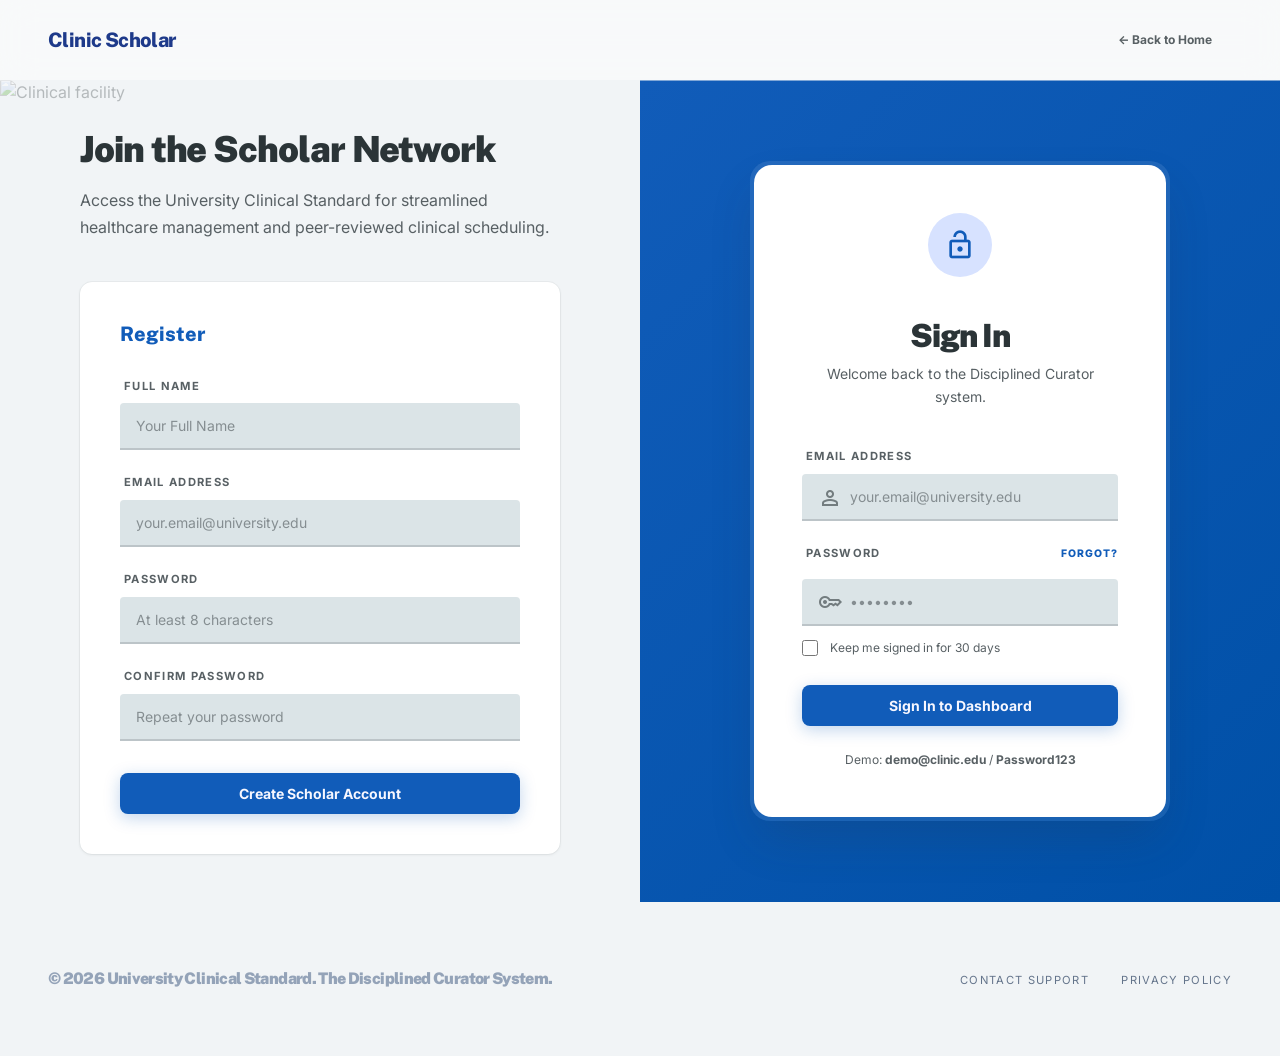
==== auth.html @ 8777d844 "first commit" ====
<!DOCTYPE html>
<html lang="en">
<head>
  <meta charset="UTF-8"/>
  <meta name="viewport" content="width=device-width, initial-scale=1.0"/>
  <meta name="description" content="Register or Login to Clinic Scholar — Access the University Clinical Standard appointment system."/>
  <title>Clinic Scholar | Login &amp; Register</title>

  <link rel="stylesheet" href="style.css"/>
  <link rel="stylesheet" href="https://fonts.googleapis.com/css2?family=Material+Symbols+Outlined:wght,FILL@100..700,0..1"/>
</head>
<body>

<!-- ══════════════════════════════════
     NAVIGATION
══════════════════════════════════ -->
<header class="navbar">
  <div class="navbar-inner">
    <a href="index.html" class="navbar-brand">Clinic Scholar</a>
    <div class="navbar-actions">
      <a href="index.html" class="btn btn-ghost btn-sm">&larr; Back to Home</a>
    </div>
  </div>
</header>

<!-- ══════════════════════════════════
     AUTH SPLIT LAYOUT
══════════════════════════════════ -->
<main style="padding-top:80px;">
  <div class="auth-wrapper">

    <!-- LEFT PANEL — Register Form -->
    <div class="auth-panel-left" id="register-section">
      <!-- Background image overlay -->
      <div class="overlay-image">
        <img src="https://images.unsplash.com/photo-1519494026892-80bbd2d6fd0d?w=800&q=80" alt="Clinical facility"/>
      </div>

      <!-- Register Card -->
      <div style="position:relative; z-index:1; width:100%; max-width:480px;">
        <div style="margin-bottom:2.5rem;">
          <h1 style="font-size:2.25rem; font-weight:900; letter-spacing:-0.03em; margin-bottom:1rem;">Join the Scholar Network</h1>
          <p style="color:var(--on-surface-variant); line-height:1.7;">Access the University Clinical Standard for streamlined healthcare management and peer-reviewed clinical scheduling.</p>
        </div>

        <!-- Server-Side Error Display (populated via URL param by PHP, shown via JS) -->
        <div id="register-error-box" class="form-error-box" style="display:none;">
          <p>Please fix the following errors:</p>
          <ul id="register-error-list"></ul>
        </div>

        <!-- REGISTER FORM -->
        <div style="background:var(--surface-container-lowest); padding:2.5rem; border-radius:0.75rem; box-shadow:var(--shadow-card); outline:1px solid rgba(171,179,183,0.15);">
          <h2 style="font-family:var(--font-headline); font-size:1.25rem; font-weight:800; margin-bottom:2rem; color:var(--primary);">Register</h2>

          <form id="registerForm" action="register.php" method="POST" novalidate>
            <input type="hidden" name="action" value="register"/>

            <div class="form-group" style="margin-bottom:1.5rem;">
              <label class="form-label" for="reg-name">Full Name</label>
              <input id="reg-name" class="form-input" name="full_name" type="text"
                     placeholder="Your Full Name" autocomplete="name"/>
            </div>

            <div class="form-group" style="margin-bottom:1.5rem;">
              <label class="form-label" for="reg-email">Email Address</label>
              <input id="reg-email" class="form-input" name="email" type="email"
                     placeholder="your.email@university.edu" autocomplete="email"/>
            </div>

            <div class="form-group" style="margin-bottom:1.5rem;">
              <label class="form-label" for="reg-pass">Password</label>
              <input id="reg-pass" class="form-input" name="password" type="password"
                     placeholder="At least 8 characters" autocomplete="new-password"/>
            </div>

            <div class="form-group" style="margin-bottom:2rem;">
              <label class="form-label" for="reg-confirm">Confirm Password</label>
              <input id="reg-confirm" class="form-input" name="confirm_password" type="password"
                     placeholder="Repeat your password" autocomplete="new-password"/>
            </div>

            <button type="submit" class="btn btn-primary btn-full">
              Create Scholar Account
            </button>
          </form>
        </div>
      </div>
    </div><!-- /auth-panel-left -->

    <!-- RIGHT PANEL — Login Form -->
    <div class="auth-panel-right" id="login-section">
      <div style="width:100%; max-width:420px; background:rgba(255,255,255,0.09); backdrop-filter:blur(20px); padding:4px; border-radius:1.25rem; box-shadow:var(--shadow-modal);">
        <div style="background:var(--surface-container-lowest); padding:3rem; border-radius:1.125rem;">

          <!-- Icon -->
          <div style="display:flex; justify-content:center; margin-bottom:2.5rem;">
            <div style="width:4rem; height:4rem; border-radius:50%; background:var(--primary-container); display:flex; align-items:center; justify-content:center;">
              <span class="material-symbols-outlined" style="color:var(--primary); font-size:2rem;">lock_open</span>
            </div>
          </div>

          <div style="text-align:center; margin-bottom:2.5rem;">
            <h2 style="font-family:var(--font-headline); font-size:2rem; font-weight:900; letter-spacing:-0.04em; margin-bottom:0.5rem;">Sign In</h2>
            <p style="color:var(--on-surface-variant); font-size:0.875rem;">Welcome back to the Disciplined Curator system.</p>
          </div>

          <!-- Login error box (JS-populated) -->
          <div id="login-error-box" class="form-error-box" style="display:none;">
            <ul id="login-error-list"></ul>
          </div>

          <!-- LOGIN FORM -->
          <form id="loginForm" action="login.php" method="POST" novalidate>
            <input type="hidden" name="action" value="login"/>

            <div class="form-group" style="margin-bottom:1.5rem;">
              <label class="form-label" for="login-email">Email Address</label>
              <div class="input-icon-wrapper">
                <span class="material-symbols-outlined input-icon">person</span>
                <input id="login-email" class="form-input with-icon" name="email" type="email"
                       placeholder="your.email@university.edu" autocomplete="email"/>
              </div>
            </div>

            <div class="form-group" style="margin-bottom:0.75rem;">
              <div style="display:flex; justify-content:space-between; align-items:center; margin-bottom:0.5rem;">
                <label class="form-label" for="login-pass">Password</label>
                <a href="#" style="font-size:0.65rem; font-weight:800; color:var(--primary); text-transform:uppercase; letter-spacing:0.1em;">Forgot?</a>
              </div>
              <div class="input-icon-wrapper">
                <span class="material-symbols-outlined input-icon">key</span>
                <input id="login-pass" class="form-input with-icon" name="password" type="password"
                       placeholder="••••••••" autocomplete="current-password"/>
              </div>
            </div>

            <div style="display:flex; align-items:center; gap:0.75rem; margin-bottom:1.75rem;">
              <input type="checkbox" id="remember" name="remember"
                     style="width:1rem; height:1rem; accent-color:var(--primary);"/>
              <label for="remember" style="font-size:0.75rem; color:var(--on-surface-variant); cursor:pointer;">
                Keep me signed in for 30 days
              </label>
            </div>

            <button type="submit" class="btn btn-primary btn-full">
              Sign In to Dashboard
            </button>
          </form>

          <!-- Demo credentials hint -->
          <p style="text-align:center; font-size:0.75rem; color:var(--on-surface-variant); margin-top:1.5rem;">
            Demo: <strong>demo@clinic.edu</strong> / <strong>Password123</strong>
          </p>

          <!-- Mobile: Register link -->
          <div style="margin-top:2rem; padding-top:2rem; border-top:1px solid var(--surface-container); display:none;" id="mobile-register-link">
            <p style="text-align:center; font-size:0.75rem; color:var(--on-surface-variant); margin-bottom:1rem;">Don't have an account?</p>
            <a href="#register-section" class="btn btn-secondary btn-full btn-sm" style="text-align:center; justify-content:center;">
              Register Now
            </a>
          </div>

        </div>
      </div>
    </div><!-- /auth-panel-right -->

  </div>
</main>

<!-- ══════════════════════════════════
     FOOTER
══════════════════════════════════ -->
<footer class="site-footer">
  <div class="container">
    <div class="footer-brand" style="font-size:1rem;">
      &copy; 2026 University Clinical Standard. The Disciplined Curator System.
    </div>
    <ul class="footer-links">
      <li><a href="#">Contact Support</a></li>
      <li><a href="#">Privacy Policy</a></li>
    </ul>
  </div>
</footer>

<!-- Page-specific JavaScript -->
<script src="auth.js"></script>

</body>
</html>
---- style.css ----
/* ============================================================
   style.css — Clinic Scholar Design System
   DS362 Web Programming Project
   ============================================================ */

/* ── Google Fonts ─────────────────────────────────────────── */
@import url('https://fonts.googleapis.com/css2?family=Public+Sans:wght@400;600;700;800;900&family=Inter:wght@300;400;500;600;700&display=swap');
@import url('https://fonts.googleapis.com/css2?family=Material+Symbols+Outlined:wght,FILL@100..700,0..1&display=swap');

/* ── CSS Custom Properties (Design Tokens) ────────────────── */
:root {
    /* Primary */
    --primary:                  #115cb9;
    --primary-dim:              #0050a7;
    --primary-container:        #d7e2ff;
    --primary-fixed-dim:        #c2d5ff;
    --on-primary:               #f7f7ff;
    --on-primary-container:     #004fa6;

    /* Surface Tiers */
    --surface:                  #f8f9fa;
    --surface-bright:           #f8f9fa;
    --surface-dim:              #d1dce0;
    --surface-container-lowest: #ffffff;
    --surface-container-low:    #f1f4f6;
    --surface-container:        #eaeff1;
    --surface-container-high:   #e3e9ec;
    --surface-container-highest:#dbe4e7;

    /* On-Surface */
    --on-surface:               #2b3437;
    --on-surface-variant:       #586064;
    --on-background:            #2b3437;

    /* Secondary */
    --secondary:                #5d5f65;
    --secondary-container:      #e2e2e9;
    --secondary-fixed:          #e2e2e9;
    --on-secondary-container:   #505157;

    /* Tertiary */
    --tertiary:                 #5e5c78;
    --tertiary-container:       #d5d1f2;
    --on-tertiary-container:    #484661;

    /* Outline */
    --outline:                  #737c7f;
    --outline-variant:          #abb3b7;

    /* Error */
    --error:                    #9f403d;
    --error-container:          #fe8983;

    /* Typography */
    --font-headline: 'Public Sans', sans-serif;
    --font-body:     'Inter', sans-serif;

    /* Spacing */
    --radius-sm:   0.125rem;
    --radius-md:   0.25rem;
    --radius-lg:   0.5rem;
    --radius-xl:   0.75rem;
    --radius-2xl:  1rem;
    --radius-3xl:  1.5rem;
    --radius-4xl:  2rem;

    /* Shadows */
    --shadow-card:    0 1px 3px rgba(43,52,55,0.08);
    --shadow-elevated:0 12px 32px -4px rgba(43,52,55,0.10);
    --shadow-modal:   0 24px 48px -8px rgba(43,52,55,0.18);
}

/* ── Reset & Base ─────────────────────────────────────────── */
*, *::before, *::after { box-sizing: border-box; margin: 0; padding: 0; }

html { scroll-behavior: smooth; }

body {
    font-family: var(--font-body);
    background-color: var(--surface);
    color: var(--on-surface);
    line-height: 1.6;
    -webkit-font-smoothing: antialiased;
}

h1, h2, h3, h4, h5, h6 {
    font-family: var(--font-headline);
    line-height: 1.2;
    color: var(--on-surface);
}

a { text-decoration: none; color: inherit; }
img { max-width: 100%; display: block; }
button { cursor: pointer; font-family: var(--font-body); }
input, select, textarea { font-family: var(--font-body); }

/* ── Material Symbols ─────────────────────────────────────── */
.material-symbols-outlined {
    font-variation-settings: 'FILL' 0, 'wght' 400, 'GRAD' 0, 'opsz' 24;
    vertical-align: middle;
    font-size: 1.25rem;
}

/* ── Layout ───────────────────────────────────────────────── */
.container {
    width: 100%;
    max-width: 1440px;
    margin: 0 auto;
    padding: 0 3rem;
}

@media (max-width: 768px) {
    .container { padding: 0 1.5rem; }
}

/* ── Navigation ───────────────────────────────────────────── */
.navbar {
    position: fixed;
    top: 0;
    width: 100%;
    z-index: 50;
    background-color: rgba(248,249,250,0.85);
    backdrop-filter: blur(16px);
    -webkit-backdrop-filter: blur(16px);
    box-shadow: 0 1px 0 rgba(241,244,246,0.5);
}

.navbar-inner {
    display: flex;
    justify-content: space-between;
    align-items: center;
    height: 80px;
    max-width: 1440px;
    margin: 0 auto;
    padding: 0 3rem;
}

@media (max-width: 768px) {
    .navbar-inner { padding: 0 1.5rem; }
}

.navbar-brand {
    font-family: var(--font-headline);
    font-size: 1.25rem;
    font-weight: 800;
    letter-spacing: -0.03em;
    color: #1e3a8a;
    text-decoration: none;
}

.navbar-nav {
    display: flex;
    align-items: center;
    gap: 2rem;
    list-style: none;
}

@media (max-width: 768px) {
    .navbar-nav { display: none; }
}

.nav-link {
    font-family: var(--font-headline);
    font-size: 0.875rem;
    font-weight: 500;
    color: #475569;
    text-decoration: none;
    letter-spacing: -0.01em;
    transition: color 0.15s;
}

.nav-link:hover { color: #3b82f6; }

.nav-link.active {
    color: #1d4ed8;
    font-weight: 700;
    border-bottom: 2px solid #1d4ed8;
    padding-bottom: 4px;
}

.navbar-actions {
    display: flex;
    align-items: center;
    gap: 1rem;
}

/* ── Buttons ──────────────────────────────────────────────── */
.btn {
    display: inline-flex;
    align-items: center;
    justify-content: center;
    gap: 0.5rem;
    font-family: var(--font-body);
    font-weight: 700;
    font-size: 0.875rem;
    padding: 0.75rem 1.75rem;
    border-radius: var(--radius-lg);
    border: none;
    cursor: pointer;
    text-decoration: none;
    transition: opacity 0.15s, transform 0.1s, background-color 0.15s;
    white-space: nowrap;
}

.btn:active { transform: scale(0.96); }

.btn-primary {
    background: var(--primary);
    color: var(--on-primary);
    box-shadow: 0 4px 16px rgba(17,92,185,0.25);
}
.btn-primary:hover { opacity: 0.9; }

.btn-secondary {
    background: var(--secondary-container);
    color: var(--on-secondary-container);
}
.btn-secondary:hover { background: var(--surface-container-high); }

.btn-ghost {
    background: transparent;
    color: var(--on-surface-variant);
}
.btn-ghost:hover { color: var(--primary); }

.btn-outline {
    background: transparent;
    color: var(--on-surface);
    border: 1px solid rgba(171,179,183,0.4);
}
.btn-outline:hover { background: var(--surface-container); }

.btn-danger {
    background: #dc2626;
    color: #ffffff;
}
.btn-danger:hover { background: #b91c1c; }

.btn-sm { padding: 0.5rem 1.25rem; font-size: 0.75rem; }
.btn-lg { padding: 1rem 2.25rem; font-size: 1rem; }
.btn-full { width: 100%; }

/* ── Form Inputs ──────────────────────────────────────────── */
.form-group { display: flex; flex-direction: column; gap: 0.5rem; }

.form-label {
    font-size: 0.7rem;
    font-weight: 700;
    text-transform: uppercase;
    letter-spacing: 0.12em;
    color: var(--on-surface-variant);
    margin-left: 4px;
}

.form-input {
    width: 100%;
    background-color: var(--surface-container-highest);
    border: none;
    border-bottom: 2px solid rgba(115,124,127,0.3);
    border-radius: var(--radius-md) var(--radius-md) 0 0;
    padding: 0.875rem 1rem;
    font-family: var(--font-body);
    font-size: 0.875rem;
    color: var(--on-surface);
    transition: border-color 0.15s, background-color 0.15s;
    outline: none;
}

.form-input:focus {
    border-bottom-color: var(--primary);
    background-color: var(--surface-container-lowest);
}

.form-input::placeholder { color: var(--on-surface-variant); opacity: 0.65; }

.form-input.with-icon { padding-left: 3rem; }

.input-icon-wrapper { position: relative; }
.input-icon {
    position: absolute;
    left: 1rem;
    top: 50%;
    transform: translateY(-50%);
    color: var(--outline);
    pointer-events: none;
}

select.form-input option { background: #fff; color: var(--on-surface); }

textarea.form-input { resize: none; border-radius: var(--radius-md) var(--radius-md) 0 0; }

/* Error state */
.form-error-box {
    background: #fef2f2;
    border: 1px solid #fecaca;
    border-radius: var(--radius-lg);
    padding: 1rem 1.25rem;
    margin-bottom: 1.5rem;
}
.form-error-box p {
    font-size: 0.875rem;
    font-weight: 700;
    color: #b91c1c;
    margin-bottom: 0.5rem;
}
.form-error-box ul {
    list-style: disc;
    list-style-position: inside;
    font-size: 0.875rem;
    color: #dc2626;
}
.form-error-box ul li { margin-top: 0.25rem; }

/* ── Cards ────────────────────────────────────────────────── */
.card {
    background: var(--surface-container-lowest);
    border-radius: var(--radius-4xl);
    box-shadow: var(--shadow-card);
}

.card-sm {
    background: var(--surface-container-lowest);
    border-radius: var(--radius-xl);
    box-shadow: var(--shadow-card);
}

/* Doctor Card */
.doctor-card {
    background: var(--surface-container-lowest);
    border-radius: var(--radius-xl);
    overflow: hidden;
    box-shadow: var(--shadow-card);
    display: flex;
    flex-direction: column;
    transition: transform 0.15s ease, box-shadow 0.15s ease;
}

.doctor-card:hover {
    transform: translateY(-4px);
    box-shadow: var(--shadow-elevated);
}

.doctor-card .card-img { height: 16rem; overflow: hidden; position: relative; }
.doctor-card .card-img img {
    width: 100%; height: 100%; object-fit: cover;
    transition: transform 0.5s ease;
}
.doctor-card:hover .card-img img { transform: scale(1.05); }
.doctor-card .card-body { padding: 2rem; flex: 1; display: flex; flex-direction: column; }

/* Bento Cards */
.bento-card { border-radius: var(--radius-4xl); padding: 2.5rem; }

/* ── Gradient & Glass ─────────────────────────────────────── */
.hero-gradient {
    background: linear-gradient(135deg, var(--primary) 0%, var(--primary-dim) 100%);
}

.glass {
    background: rgba(248,249,250,0.8);
    backdrop-filter: blur(16px);
    -webkit-backdrop-filter: blur(16px);
}

/* ── Status Pillars (Appointment Table) ───────────────────── */
.status-pill {
    display: inline-flex;
    align-items: center;
    gap: 0.5rem;
}
.status-bar {
    width: 6px; height: 1rem;
    border-radius: 999px;
    flex-shrink: 0;
}
.status-bar.confirmed { background: var(--primary); }
.status-bar.pending   { background: var(--tertiary); }
.status-bar.completed { background: var(--outline); }
.status-bar.cancelled { background: var(--error); }

.status-text { font-size: 0.75rem; font-weight: 700; }
.status-text.confirmed { color: var(--primary); }
.status-text.pending   { color: var(--tertiary); }
.status-text.completed { color: var(--on-surface-variant); }
.status-text.cancelled { color: var(--error); }

/* ── Chips / Filter Tabs ──────────────────────────────────── */
.chip {
    display: inline-flex; align-items: center;
    padding: 0.375rem 1rem;
    border-radius: 999px;
    font-size: 0.75rem; font-weight: 700;
    cursor: pointer; border: none;
    transition: all 0.15s;
    font-family: var(--font-body);
}
.chip-default {
    background: var(--secondary-fixed);
    color: var(--on-secondary-container);
}
.chip-default:hover { background: var(--secondary-container); }
.chip-active {
    background: var(--primary-container);
    color: var(--on-primary-container);
}

/* ── Modals ───────────────────────────────────────────────── */
.modal-overlay {
    display: none;
    position: fixed; inset: 0;
    background: rgba(0,0,0,0.45);
    z-index: 100;
    align-items: center; justify-content: center;
    padding: 1rem;
}
.modal-overlay.active { display: flex; }

.modal-box {
    background: var(--surface-container-lowest);
    border-radius: 1rem;
    box-shadow: var(--shadow-modal);
    padding: 2rem;
    width: 100%;
    max-width: 440px;
    position: relative;
    animation: fadeUp 0.2s ease-out both;
}

.modal-close {
    position: absolute; top: 1rem; right: 1rem;
    background: transparent; border: none;
    color: var(--on-surface-variant); cursor: pointer;
    display: flex; align-items: center; justify-content: center;
    padding: 0.25rem;
    border-radius: var(--radius-sm);
    transition: color 0.15s;
}
.modal-close:hover { color: var(--on-surface); }

/* ── Toast ────────────────────────────────────────────────── */
.toast {
    position: fixed;
    bottom: 2rem; right: 2rem;
    z-index: 200;
    padding: 1rem 1.5rem;
    border-radius: var(--radius-xl);
    box-shadow: 0 8px 24px rgba(0,0,0,0.2);
    display: flex; align-items: center; gap: 0.75rem;
    font-size: 0.875rem; font-weight: 600;
    transition: opacity 0.3s, transform 0.3s;
    max-width: 380px;
}
.toast-success { background: #16a34a; color: #ffffff; }
.toast-error   { background: #dc2626; color: #ffffff; }

/* ── Floating Action Button ───────────────────────────────── */
.fab {
    position: fixed; bottom: 3rem; right: 3rem;
    width: 4rem; height: 4rem; border-radius: 50%;
    background: var(--primary); color: var(--on-primary);
    border: none; cursor: pointer;
    box-shadow: 0 8px 24px rgba(17,92,185,0.45);
    display: flex; align-items: center; justify-content: center;
    z-index: 40; text-decoration: none;
    transition: transform 0.15s;
}
.fab:hover { transform: scale(1.08); }
.fab:active { transform: scale(0.95); }
.fab .material-symbols-outlined { font-size: 1.75rem; }

/* ── Stepper ──────────────────────────────────────────────── */
.stepper { display: flex; justify-content: space-between; }
.step { display: flex; align-items: center; gap: 0.5rem; font-size: 0.7rem; font-weight: 700; text-transform: uppercase; letter-spacing: 0.1em; }
.step-num {
    display: flex; align-items: center; justify-content: center;
    width: 1.25rem; height: 1.25rem;
    border-radius: 50%; font-size: 0.625rem;
    background: var(--surface-container-highest);
    color: var(--outline);
}
.step.active .step-num { background: var(--primary); color: var(--on-primary); }
.step.done .step-num { background: var(--primary); color: var(--on-primary); }
.step.active { color: var(--primary); }
.step.done   { color: var(--primary); }
.step.inactive { color: var(--outline); }

/* ── Progress bar ─────────────────────────────────────────── */
.progress-track {
    height: 6px; border-radius: 999px;
    background: var(--surface-container-high);
    overflow: hidden;
}
.progress-fill {
    height: 100%; border-radius: 999px;
    background: var(--primary);
    transition: width 0.5s ease;
}

/* ── Section Backgrounds ──────────────────────────────────── */
.section-surface     { background-color: var(--surface); }
.section-low         { background-color: var(--surface-container-low); }
.section-primary     { background: linear-gradient(135deg, var(--primary) 0%, var(--primary-dim) 100%); }

/* ── Utility Helpers ──────────────────────────────────────── */
.text-primary     { color: var(--primary); }
.text-tertiary    { color: var(--tertiary); }
.text-muted       { color: var(--on-surface-variant); }
.text-headline    { font-family: var(--font-headline); }
.uppercase-label  { font-size: 0.7rem; font-weight: 700; text-transform: uppercase; letter-spacing: 0.12em; }
.divider          { height: 1px; background: var(--surface-container-high); }

/* JS helpers */
.hidden-card { display: none !important; }
.row-hidden  { display: none !important; }

/* ── Animations ───────────────────────────────────────────── */
@keyframes fadeUp {
    from { opacity: 0; transform: translateY(16px); }
    to   { opacity: 1; transform: translateY(0); }
}
.animate-in { animation: fadeUp 0.6s ease-out both; }
.animate-in-delay { animation: fadeUp 0.6s ease-out 0.25s both; }

/* ── Footer ───────────────────────────────────────────────── */
.site-footer {
    background-color: var(--surface-container-low);
    padding: 4rem 0;
}
.site-footer .container {
    display: flex;
    flex-wrap: wrap;
    justify-content: space-between;
    align-items: center;
    gap: 2rem;
}
.footer-brand {
    font-family: var(--font-headline);
    font-weight: 900;
    font-size: 1.5rem;
    letter-spacing: -0.04em;
    color: #94a3b8;
}
.footer-links { display: flex; flex-wrap: wrap; gap: 2rem; list-style: none; }
.footer-links a {
    font-family: var(--font-body);
    font-size: 0.7rem;
    text-transform: uppercase;
    letter-spacing: 0.12em;
    color: #64748b;
    transition: color 0.2s;
}
.footer-links a:hover { color: #2563eb; }
.footer-copy { font-size: 0.65rem; color: #94a3b8; text-align: right; }

@media (max-width: 768px) {
    .site-footer .container { flex-direction: column; text-align: center; }
    .footer-copy { text-align: center; }
}

/* ── Auth Split Layout ────────────────────────────────────── */
.auth-wrapper { min-height: calc(100vh - 80px); display: flex; }
.auth-panel-left {
    display: none;
    width: 50%;
    background: var(--surface-container-low);
    position: relative; overflow: hidden;
    align-items: center; justify-content: center;
    padding: 3rem;
}
.auth-panel-left .overlay-image {
    position: absolute; inset: 0; opacity: 0.3;
}
.auth-panel-left .overlay-image img { width: 100%; height: 100%; object-fit: cover; }
.auth-panel-right {
    flex: 1;
    background: linear-gradient(135deg, var(--primary) 0%, var(--primary-dim) 100%);
    display: flex; align-items: center; justify-content: center;
    padding: 3rem;
}

@media (min-width: 1024px) {
    .auth-panel-left { display: flex; }
}

/* ── Data Table ───────────────────────────────────────────── */
.data-table { width: 100%; border-collapse: collapse; }
.data-table thead tr { background: rgba(227,233,236,0.5); }
.data-table th {
    padding: 1rem 1.5rem;
    font-size: 0.625rem; font-weight: 900;
    text-transform: uppercase; letter-spacing: 0.15em;
    color: var(--on-surface-variant); text-align: left;
}
.data-table td { padding: 1.25rem 1.5rem; border-bottom: 1px solid rgba(171,179,183,0.06); }
.data-table tbody tr { transition: background-color 0.15s; }
.data-table tbody tr:hover td { background: var(--surface-container-lowest); }

/* ── Responsive Grid ──────────────────────────────────────── */
.grid-3col { display: grid; grid-template-columns: repeat(1, 1fr); gap: 2rem; }
@media (min-width: 768px)  { .grid-3col { grid-template-columns: repeat(2, 1fr); } }
@media (min-width: 1024px) { .grid-3col { grid-template-columns: repeat(3, 1fr); } }

.grid-4col { display: grid; grid-template-columns: repeat(1, 1fr); gap: 1.5rem; }
@media (min-width: 768px)  { .grid-4col { grid-template-columns: repeat(2, 1fr); } }
@media (min-width: 1024px) { .grid-4col { grid-template-columns: repeat(4, 1fr); } }

.grid-2col { display: grid; grid-template-columns: 1fr; gap: 2rem; }
@media (min-width: 768px) { .grid-2col { grid-template-columns: 1fr 1fr; } }
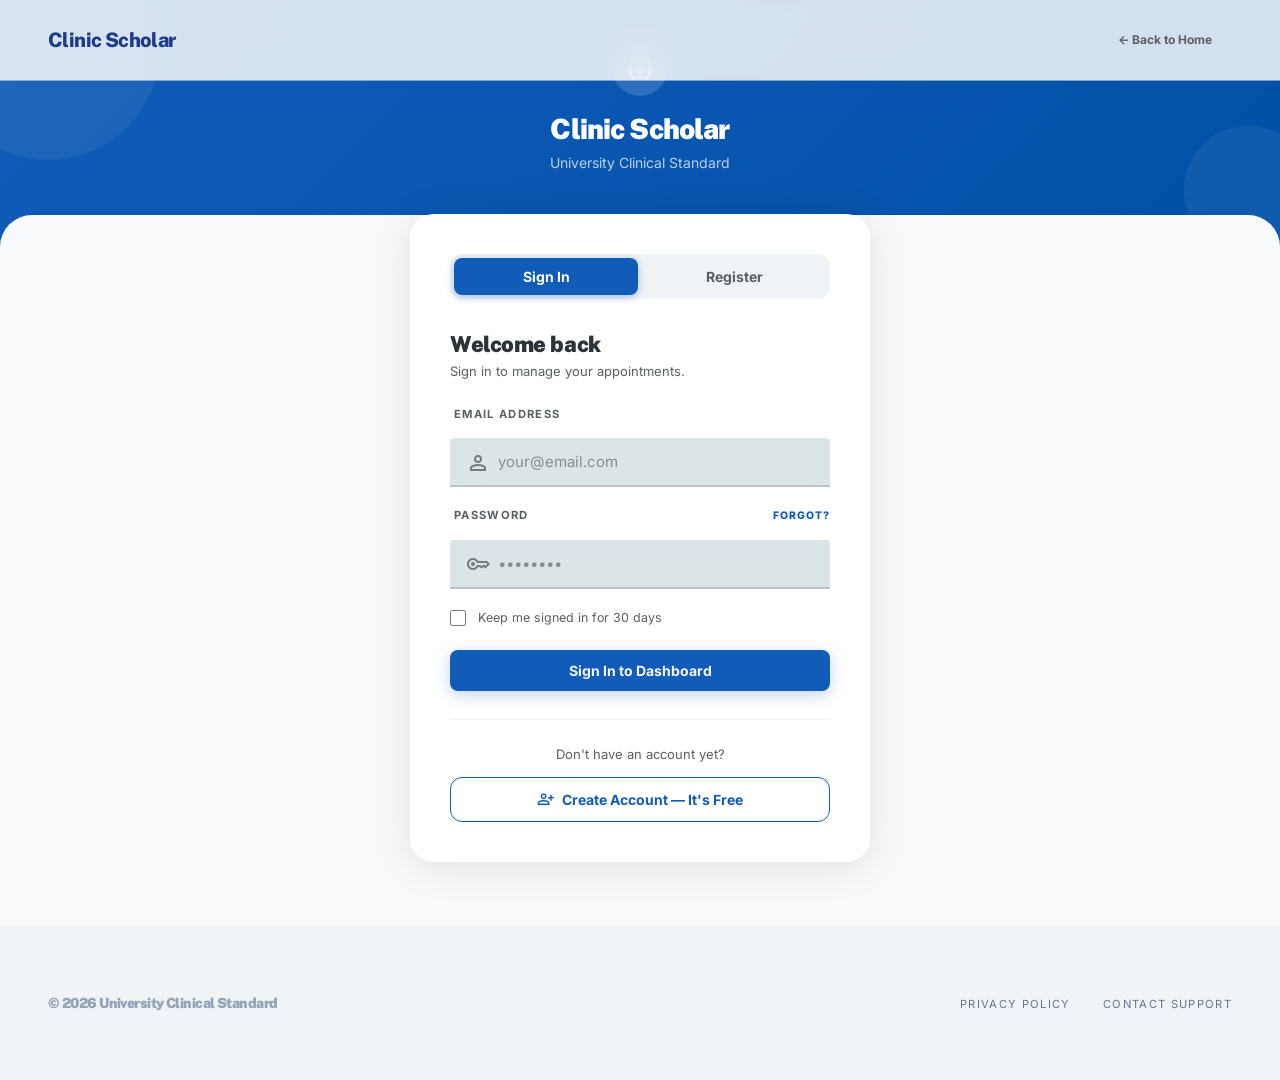
==== commit cb1ec0f1: "fix: fix some errors in sign in / up page" ====
--- a/auth.html
+++ b/auth.html
@@ -3,17 +3,182 @@
 <head>
   <meta charset="UTF-8"/>
   <meta name="viewport" content="width=device-width, initial-scale=1.0"/>
-  <meta name="description" content="Register or Login to Clinic Scholar — Access the University Clinical Standard appointment system."/>
-  <title>Clinic Scholar | Login &amp; Register</title>
+  <meta name="description" content="Login or Register to Clinic Scholar — University Clinical Standard appointment system."/>
+  <title>Clinic Scholar | Sign In</title>
 
   <link rel="stylesheet" href="style.css"/>
   <link rel="stylesheet" href="https://fonts.googleapis.com/css2?family=Material+Symbols+Outlined:wght,FILL@100..700,0..1"/>
+
+  <style>
+    /* ── Auth page specific styles ── */
+    .auth-page {
+      min-height: 100vh;
+      background: var(--surface);
+      display: flex;
+      flex-direction: column;
+      align-items: center;
+      justify-content: center;
+      padding: 5rem 1rem 3rem;
+    }
+
+    /* Branded top strip */
+    .auth-hero {
+      width: 100%;
+      background: linear-gradient(135deg, #115cb9 0%, #0050a7 100%);
+      padding: 2.5rem 1.5rem 6rem;
+      text-align: center;
+      position: relative;
+    }
+    .auth-hero::after {
+      content: '';
+      position: absolute;
+      bottom: -1px;
+      left: 0; right: 0;
+      height: 3.5rem;
+      background: var(--surface);
+      border-radius: 2rem 2rem 0 0;
+    }
+    .auth-hero-circle {
+      position: absolute;
+      border-radius: 50%;
+      background: rgba(255,255,255,0.06);
+    }
+
+    /* Auth card */
+    .auth-card {
+      background: var(--surface-container-lowest);
+      border-radius: 1.5rem;
+      box-shadow: 0 4px 40px rgba(0,0,0,0.10);
+      width: 100%;
+      max-width: 460px;
+      padding: 2.5rem;
+      position: relative;
+      z-index: 2;
+      margin-top: -3.5rem;
+    }
+
+    /* View toggle (Login / Register) */
+    .auth-toggle {
+      display: flex;
+      background: var(--surface-container-low);
+      border-radius: 0.75rem;
+      padding: 0.25rem;
+      margin-bottom: 2rem;
+      gap: 0.25rem;
+    }
+    .auth-toggle-btn {
+      flex: 1;
+      padding: 0.625rem;
+      border: none;
+      border-radius: 0.5rem;
+      font-family: var(--font-body);
+      font-size: 0.875rem;
+      font-weight: 700;
+      cursor: pointer;
+      transition: background 0.2s, color 0.2s, box-shadow 0.2s;
+      background: transparent;
+      color: var(--on-surface-variant);
+    }
+    .auth-toggle-btn.active {
+      background: var(--primary);
+      color: #fff;
+      box-shadow: 0 2px 8px rgba(17,92,185,0.35);
+    }
+
+    /* Form views */
+    .auth-view { display: none; }
+    .auth-view.visible { display: block; }
+
+    /* Divider */
+    .auth-divider {
+      display: flex;
+      align-items: center;
+      gap: 1rem;
+      margin: 1.75rem 0;
+      color: var(--outline);
+      font-size: 0.75rem;
+    }
+    .auth-divider::before,
+    .auth-divider::after {
+      content: '';
+      flex: 1;
+      height: 1px;
+      background: var(--surface-container);
+    }
+
+    /* Bottom switch link */
+    .auth-switch {
+      text-align: center;
+      margin-top: 1.75rem;
+      padding-top: 1.5rem;
+      border-top: 1px solid var(--surface-container);
+    }
+    .auth-switch p {
+      font-size: 0.8125rem;
+      color: var(--on-surface-variant);
+      margin-bottom: 0.75rem;
+    }
+    .auth-switch-btn {
+      display: inline-flex;
+      align-items: center;
+      justify-content: center;
+      gap: 0.4rem;
+      width: 100%;
+      padding: 0.8rem;
+      border-radius: 0.75rem;
+      border: 1.5px solid var(--primary);
+      background: transparent;
+      color: var(--primary);
+      font-family: var(--font-body);
+      font-size: 0.875rem;
+      font-weight: 700;
+      cursor: pointer;
+      transition: background 0.15s, color 0.15s;
+    }
+    .auth-switch-btn:hover {
+      background: var(--primary-container);
+    }
+
+    /* Error box */
+    .auth-error {
+      background: #fef2f2;
+      border: 1px solid #fecaca;
+      border-radius: 0.625rem;
+      padding: 0.875rem 1rem;
+      margin-bottom: 1.25rem;
+      display: none;
+    }
+    .auth-error p {
+      font-size: 0.8rem;
+      color: #dc2626;
+      font-weight: 600;
+    }
+    .auth-error ul {
+      margin-top: 0.375rem;
+      padding-left: 1.25rem;
+    }
+    .auth-error ul li {
+      font-size: 0.78rem;
+      color: #dc2626;
+      margin-bottom: 0.15rem;
+    }
+
+    /* Input icon wrapper override for auth */
+    .auth-card .form-group { margin-bottom: 1.25rem; }
+    .auth-card .form-input { font-size: 0.9375rem; }
+
+    /* Mobile: make touch targets larger */
+    @media (max-width: 480px) {
+      .auth-card { padding: 2rem 1.5rem; margin-top: -2.5rem; }
+      .auth-toggle-btn { padding: 0.75rem 0.5rem; font-size: 0.8125rem; }
+      .btn-primary { padding: 1rem; font-size: 0.9375rem; }
+      .auth-switch-btn { padding: 0.9rem; }
+    }
+  </style>
 </head>
-<body>
-
-<!-- ══════════════════════════════════
-     NAVIGATION
-══════════════════════════════════ -->
+<body style="background:var(--surface); margin:0; padding:0;">
+
+<!-- ── Navbar ─────────────────────────────────────────── -->
 <header class="navbar">
   <div class="navbar-inner">
     <a href="index.html" class="navbar-brand">Clinic Scholar</a>
@@ -23,167 +188,205 @@
   </div>
 </header>
 
-<!-- ══════════════════════════════════
-     AUTH SPLIT LAYOUT
-══════════════════════════════════ -->
-<main style="padding-top:80px;">
-  <div class="auth-wrapper">
-
-    <!-- LEFT PANEL — Register Form -->
-    <div class="auth-panel-left" id="register-section">
-      <!-- Background image overlay -->
-      <div class="overlay-image">
-        <img src="https://images.unsplash.com/photo-1519494026892-80bbd2d6fd0d?w=800&q=80" alt="Clinical facility"/>
-      </div>
-
-      <!-- Register Card -->
-      <div style="position:relative; z-index:1; width:100%; max-width:480px;">
-        <div style="margin-bottom:2.5rem;">
-          <h1 style="font-size:2.25rem; font-weight:900; letter-spacing:-0.03em; margin-bottom:1rem;">Join the Scholar Network</h1>
-          <p style="color:var(--on-surface-variant); line-height:1.7;">Access the University Clinical Standard for streamlined healthcare management and peer-reviewed clinical scheduling.</p>
-        </div>
-
-        <!-- Server-Side Error Display (populated via URL param by PHP, shown via JS) -->
-        <div id="register-error-box" class="form-error-box" style="display:none;">
-          <p>Please fix the following errors:</p>
-          <ul id="register-error-list"></ul>
-        </div>
-
-        <!-- REGISTER FORM -->
-        <div style="background:var(--surface-container-lowest); padding:2.5rem; border-radius:0.75rem; box-shadow:var(--shadow-card); outline:1px solid rgba(171,179,183,0.15);">
-          <h2 style="font-family:var(--font-headline); font-size:1.25rem; font-weight:800; margin-bottom:2rem; color:var(--primary);">Register</h2>
-
-          <form id="registerForm" action="register.php" method="POST" novalidate>
-            <input type="hidden" name="action" value="register"/>
-
-            <div class="form-group" style="margin-bottom:1.5rem;">
-              <label class="form-label" for="reg-name">Full Name</label>
-              <input id="reg-name" class="form-input" name="full_name" type="text"
-                     placeholder="Your Full Name" autocomplete="name"/>
-            </div>
-
-            <div class="form-group" style="margin-bottom:1.5rem;">
-              <label class="form-label" for="reg-email">Email Address</label>
-              <input id="reg-email" class="form-input" name="email" type="email"
-                     placeholder="your.email@university.edu" autocomplete="email"/>
-            </div>
-
-            <div class="form-group" style="margin-bottom:1.5rem;">
-              <label class="form-label" for="reg-pass">Password</label>
-              <input id="reg-pass" class="form-input" name="password" type="password"
-                     placeholder="At least 8 characters" autocomplete="new-password"/>
-            </div>
-
-            <div class="form-group" style="margin-bottom:2rem;">
-              <label class="form-label" for="reg-confirm">Confirm Password</label>
-              <input id="reg-confirm" class="form-input" name="confirm_password" type="password"
-                     placeholder="Repeat your password" autocomplete="new-password"/>
-            </div>
-
-            <button type="submit" class="btn btn-primary btn-full">
-              Create Scholar Account
-            </button>
-          </form>
-        </div>
-      </div>
-    </div><!-- /auth-panel-left -->
-
-    <!-- RIGHT PANEL — Login Form -->
-    <div class="auth-panel-right" id="login-section">
-      <div style="width:100%; max-width:420px; background:rgba(255,255,255,0.09); backdrop-filter:blur(20px); padding:4px; border-radius:1.25rem; box-shadow:var(--shadow-modal);">
-        <div style="background:var(--surface-container-lowest); padding:3rem; border-radius:1.125rem;">
-
-          <!-- Icon -->
-          <div style="display:flex; justify-content:center; margin-bottom:2.5rem;">
-            <div style="width:4rem; height:4rem; border-radius:50%; background:var(--primary-container); display:flex; align-items:center; justify-content:center;">
-              <span class="material-symbols-outlined" style="color:var(--primary); font-size:2rem;">lock_open</span>
-            </div>
+<!-- ── Hero Strip ─────────────────────────────────────── -->
+<div class="auth-hero">
+  <div class="auth-hero-circle" style="width:14rem; height:14rem; top:-4rem; left:-4rem;"></div>
+  <div class="auth-hero-circle" style="width:8rem; height:8rem; bottom:1rem; right:-2rem;"></div>
+
+  <!-- Brand logo icon -->
+  <div style="width:3.5rem; height:3.5rem; background:rgba(255,255,255,0.15); border-radius:50%; display:flex; align-items:center; justify-content:center; margin:0 auto 1rem;">
+    <span class="material-symbols-outlined" style="color:#fff; font-size:1.75rem;">local_hospital</span>
+  </div>
+  <h1 style="font-size:1.75rem; font-weight:900; color:#fff; letter-spacing:-0.03em; margin-bottom:0.375rem;">
+    Clinic Scholar
+  </h1>
+  <p style="color:rgba(255,255,255,0.72); font-size:0.875rem;">University Clinical Standard</p>
+</div>
+
+<!-- ── Auth Card ──────────────────────────────────────── -->
+<div style="width:100%; display:flex; justify-content:center; padding:0 1rem 4rem; background:var(--surface);">
+  <div class="auth-card">
+
+    <!-- Toggle Tabs -->
+    <div class="auth-toggle" role="tablist">
+      <button class="auth-toggle-btn active" id="tab-login"    onclick="switchView('login')"    role="tab" aria-selected="true">
+        Sign In
+      </button>
+      <button class="auth-toggle-btn"        id="tab-register" onclick="switchView('register')" role="tab" aria-selected="false">
+        Register
+      </button>
+    </div>
+
+    <!-- ════════════════════════
+         VIEW: LOGIN
+    ════════════════════════ -->
+    <div class="auth-view visible" id="view-login">
+
+      <div style="margin-bottom:1.5rem;">
+        <h2 style="font-size:1.375rem; font-weight:900; letter-spacing:-0.02em; margin-bottom:0.25rem;">Welcome back</h2>
+        <p style="font-size:0.8125rem; color:var(--on-surface-variant);">Sign in to manage your appointments.</p>
+      </div>
+
+      <!-- Server error box -->
+      <div class="auth-error" id="login-error-box">
+        <p>Please fix the following:</p>
+        <ul id="login-error-list"></ul>
+      </div>
+
+      <!-- Login Form -->
+      <form id="loginForm" action="login.php" method="POST" novalidate>
+        <input type="hidden" name="action" value="login"/>
+
+        <div class="form-group">
+          <label class="form-label" for="login-email">Email Address</label>
+          <div class="input-icon-wrapper" style="margin-top:0.4rem;">
+            <span class="material-symbols-outlined input-icon">person</span>
+            <input id="login-email" class="form-input with-icon" name="email" type="email"
+                   placeholder="your@email.com" autocomplete="email"/>
           </div>
-
-          <div style="text-align:center; margin-bottom:2.5rem;">
-            <h2 style="font-family:var(--font-headline); font-size:2rem; font-weight:900; letter-spacing:-0.04em; margin-bottom:0.5rem;">Sign In</h2>
-            <p style="color:var(--on-surface-variant); font-size:0.875rem;">Welcome back to the Disciplined Curator system.</p>
+        </div>
+
+        <div class="form-group">
+          <div style="display:flex; justify-content:space-between; align-items:center; margin-bottom:0.4rem;">
+            <label class="form-label" for="login-pass">Password</label>
+            <a href="#" style="font-size:0.65rem; font-weight:800; color:var(--primary); text-transform:uppercase; letter-spacing:0.1em;">Forgot?</a>
           </div>
-
-          <!-- Login error box (JS-populated) -->
-          <div id="login-error-box" class="form-error-box" style="display:none;">
-            <ul id="login-error-list"></ul>
+          <div class="input-icon-wrapper">
+            <span class="material-symbols-outlined input-icon">key</span>
+            <input id="login-pass" class="form-input with-icon" name="password" type="password"
+                   placeholder="••••••••" autocomplete="current-password"/>
           </div>
-
-          <!-- LOGIN FORM -->
-          <form id="loginForm" action="login.php" method="POST" novalidate>
-            <input type="hidden" name="action" value="login"/>
-
-            <div class="form-group" style="margin-bottom:1.5rem;">
-              <label class="form-label" for="login-email">Email Address</label>
-              <div class="input-icon-wrapper">
-                <span class="material-symbols-outlined input-icon">person</span>
-                <input id="login-email" class="form-input with-icon" name="email" type="email"
-                       placeholder="your.email@university.edu" autocomplete="email"/>
-              </div>
-            </div>
-
-            <div class="form-group" style="margin-bottom:0.75rem;">
-              <div style="display:flex; justify-content:space-between; align-items:center; margin-bottom:0.5rem;">
-                <label class="form-label" for="login-pass">Password</label>
-                <a href="#" style="font-size:0.65rem; font-weight:800; color:var(--primary); text-transform:uppercase; letter-spacing:0.1em;">Forgot?</a>
-              </div>
-              <div class="input-icon-wrapper">
-                <span class="material-symbols-outlined input-icon">key</span>
-                <input id="login-pass" class="form-input with-icon" name="password" type="password"
-                       placeholder="••••••••" autocomplete="current-password"/>
-              </div>
-            </div>
-
-            <div style="display:flex; align-items:center; gap:0.75rem; margin-bottom:1.75rem;">
-              <input type="checkbox" id="remember" name="remember"
-                     style="width:1rem; height:1rem; accent-color:var(--primary);"/>
-              <label for="remember" style="font-size:0.75rem; color:var(--on-surface-variant); cursor:pointer;">
-                Keep me signed in for 30 days
-              </label>
-            </div>
-
-            <button type="submit" class="btn btn-primary btn-full">
-              Sign In to Dashboard
-            </button>
-          </form>
-
-          <!-- Demo credentials hint -->
-          <p style="text-align:center; font-size:0.75rem; color:var(--on-surface-variant); margin-top:1.5rem;">
-            Demo: <strong>demo@clinic.edu</strong> / <strong>Password123</strong>
-          </p>
-
-          <!-- Mobile: Register link -->
-          <div style="margin-top:2rem; padding-top:2rem; border-top:1px solid var(--surface-container); display:none;" id="mobile-register-link">
-            <p style="text-align:center; font-size:0.75rem; color:var(--on-surface-variant); margin-bottom:1rem;">Don't have an account?</p>
-            <a href="#register-section" class="btn btn-secondary btn-full btn-sm" style="text-align:center; justify-content:center;">
-              Register Now
-            </a>
-          </div>
-
-        </div>
-      </div>
-    </div><!-- /auth-panel-right -->
-
-  </div>
-</main>
-
-<!-- ══════════════════════════════════
-     FOOTER
-══════════════════════════════════ -->
-<footer class="site-footer">
+        </div>
+
+        <div style="display:flex; align-items:center; gap:0.75rem; margin-bottom:1.5rem;">
+          <input type="checkbox" id="remember" name="remember"
+                 style="width:1rem; height:1rem; accent-color:var(--primary); flex-shrink:0;"/>
+          <label for="remember" style="font-size:0.78rem; color:var(--on-surface-variant); cursor:pointer; line-height:1.4;">
+            Keep me signed in for 30 days
+          </label>
+        </div>
+
+        <button type="submit" class="btn btn-primary btn-full" id="loginSubmitBtn" style="justify-content:center;">
+          Sign In to Dashboard
+        </button>
+      </form>
+
+      <!-- Demo hint (hidden from users — for developer reference only) -->
+      <!-- demo@clinic.edu / Password123 -->
+
+      <!-- ── Switch to Register ── -->
+      <div class="auth-switch">
+        <p>Don't have an account yet?</p>
+        <button type="button" class="auth-switch-btn" onclick="switchView('register')" id="go-register-btn">
+          <span class="material-symbols-outlined" style="font-size:1.1rem;">person_add</span>
+          Create Account — It's Free
+        </button>
+      </div>
+
+    </div><!-- /view-login -->
+
+    <!-- ════════════════════════
+         VIEW: REGISTER
+    ════════════════════════ -->
+    <div class="auth-view" id="view-register">
+
+      <div style="margin-bottom:1.5rem;">
+        <h2 style="font-size:1.375rem; font-weight:900; letter-spacing:-0.02em; margin-bottom:0.25rem;">Create account</h2>
+        <p style="font-size:0.8125rem; color:var(--on-surface-variant);">Join the Scholar Network for free.</p>
+      </div>
+
+      <!-- Server error box -->
+      <div class="auth-error" id="register-error-box">
+        <p>Please fix the following:</p>
+        <ul id="register-error-list"></ul>
+      </div>
+
+      <!-- Register Form -->
+      <form id="registerForm" action="register.php" method="POST" novalidate>
+        <input type="hidden" name="action" value="register"/>
+
+        <div class="form-group">
+          <label class="form-label" for="reg-name">Full Name</label>
+          <input id="reg-name" class="form-input" name="full_name" type="text"
+                 placeholder="Your Full Name" autocomplete="name" style="margin-top:0.4rem;"/>
+        </div>
+
+        <div class="form-group">
+          <label class="form-label" for="reg-email">Email Address</label>
+          <input id="reg-email" class="form-input" name="email" type="email"
+                 placeholder="your@email.com" autocomplete="email" style="margin-top:0.4rem;"/>
+        </div>
+
+        <div class="form-group">
+          <label class="form-label" for="reg-pass">Password</label>
+          <input id="reg-pass" class="form-input" name="password" type="password"
+                 placeholder="At least 8 characters" autocomplete="new-password" style="margin-top:0.4rem;"/>
+        </div>
+
+        <div class="form-group" style="margin-bottom:1.5rem;">
+          <label class="form-label" for="reg-confirm">Confirm Password</label>
+          <input id="reg-confirm" class="form-input" name="confirm_password" type="password"
+                 placeholder="Repeat your password" autocomplete="new-password" style="margin-top:0.4rem;"/>
+        </div>
+
+        <button type="submit" class="btn btn-primary btn-full" id="registerSubmitBtn" style="justify-content:center;">
+          <span class="material-symbols-outlined" style="font-size:1.1rem;">person_add</span>
+          Create Scholar Account
+        </button>
+      </form>
+
+      <!-- ── Switch to Login ── -->
+      <div class="auth-switch">
+        <p>Already have an account?</p>
+        <button type="button" class="auth-switch-btn" onclick="switchView('login')">
+          <span class="material-symbols-outlined" style="font-size:1.1rem;">login</span>
+          Sign In Instead
+        </button>
+      </div>
+
+    </div><!-- /view-register -->
+
+  </div><!-- /auth-card -->
+</div>
+
+<!-- Footer -->
+<footer class="site-footer" style="margin-top:0;">
   <div class="container">
-    <div class="footer-brand" style="font-size:1rem;">
-      &copy; 2026 University Clinical Standard. The Disciplined Curator System.
-    </div>
+    <div class="footer-brand" style="font-size:0.875rem;">&copy; 2026 University Clinical Standard</div>
     <ul class="footer-links">
+      <li><a href="#">Privacy Policy</a></li>
       <li><a href="#">Contact Support</a></li>
-      <li><a href="#">Privacy Policy</a></li>
     </ul>
   </div>
 </footer>
 
-<!-- Page-specific JavaScript -->
+<!-- Inline toggle script (must be before auth.js) -->
+<script>
+  function switchView(view) {
+      // Toggle views
+      document.getElementById('view-login').classList.toggle('visible', view === 'login');
+      document.getElementById('view-register').classList.toggle('visible', view === 'register');
+      // Toggle tab buttons
+      document.getElementById('tab-login').classList.toggle('active', view === 'login');
+      document.getElementById('tab-register').classList.toggle('active', view === 'register');
+      // Update page title
+      document.title = view === 'login'
+          ? 'Clinic Scholar | Sign In'
+          : 'Clinic Scholar | Register';
+      // Update URL hash without reload
+      history.replaceState(null, '', '#' + view);
+      // Scroll to top of card on mobile
+      window.scrollTo({ top: 0, behavior: 'smooth' });
+  }
+
+  // On load: check hash to open correct view
+  (function() {
+      const hash = window.location.hash.replace('#', '');
+      if (hash === 'register') switchView('register');
+  })();
+</script>
+
+<!-- Auth logic -->
 <script src="auth.js"></script>
 
 </body>
